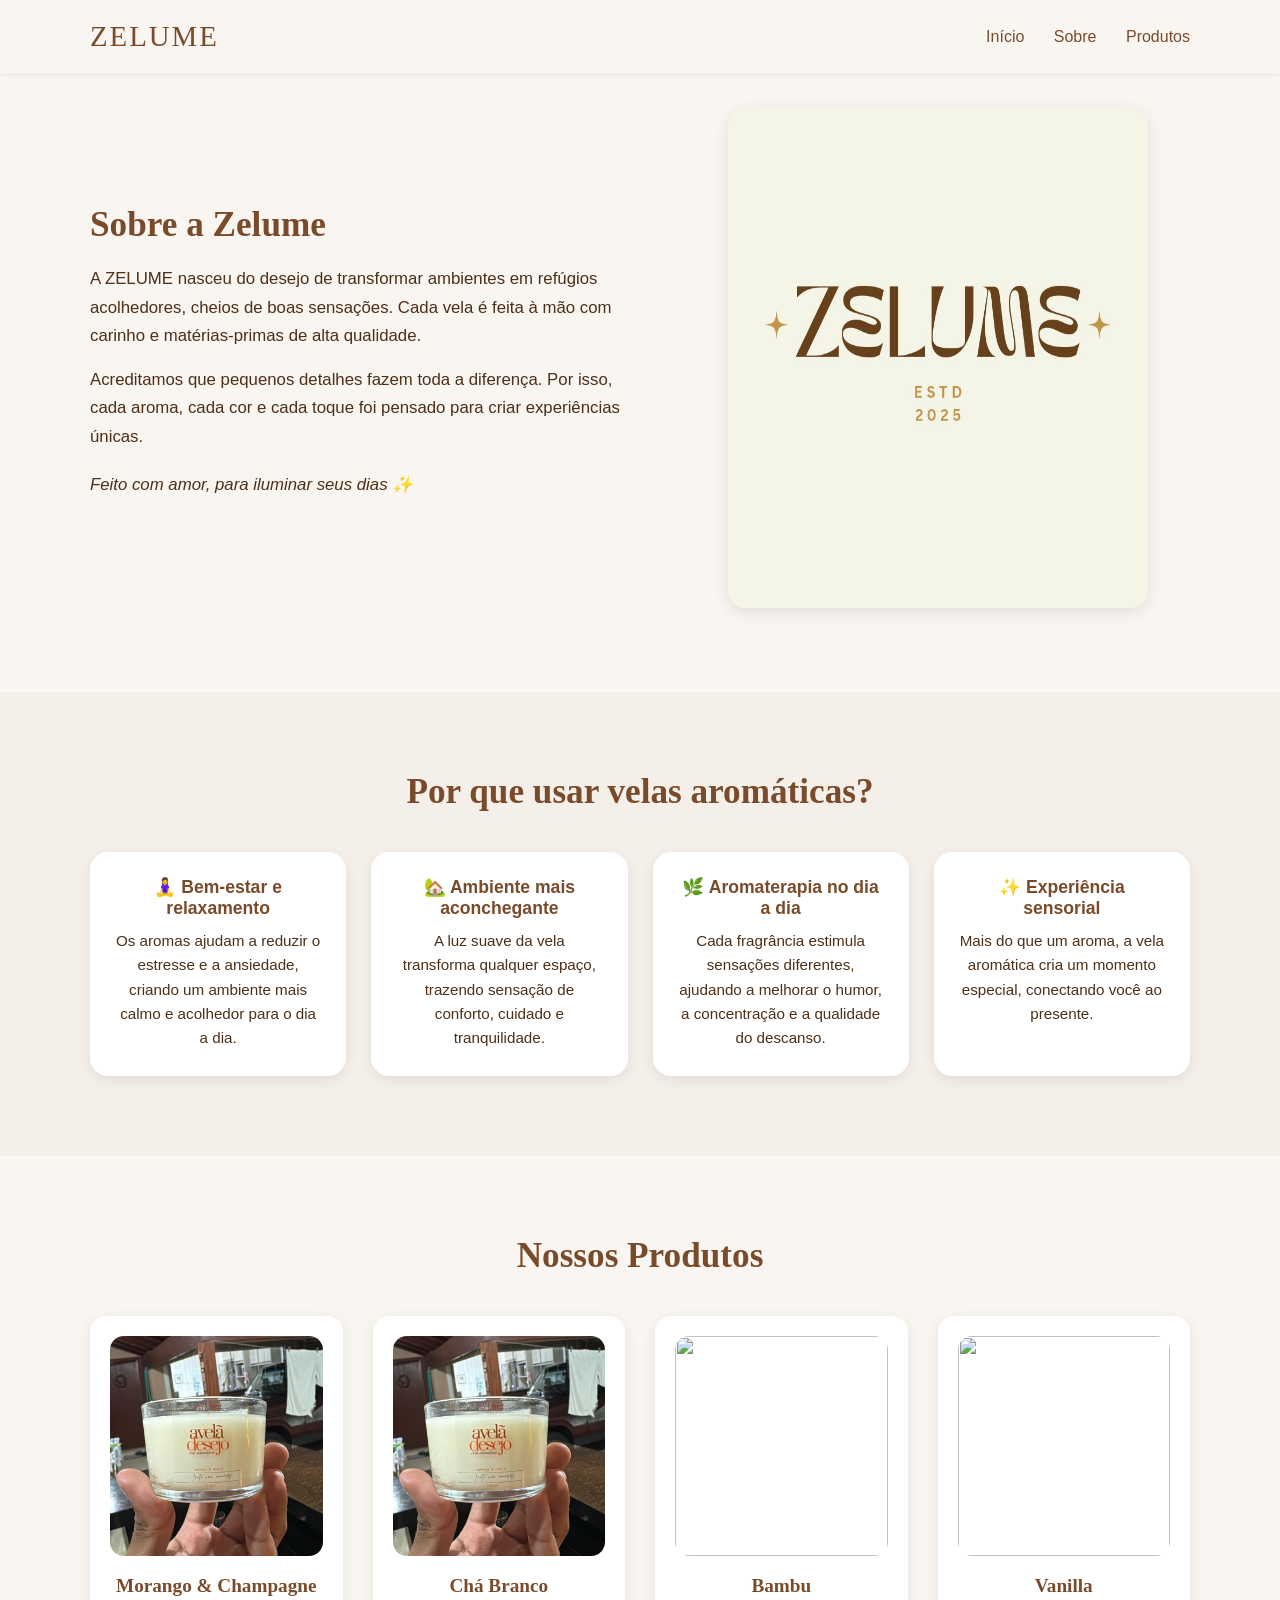
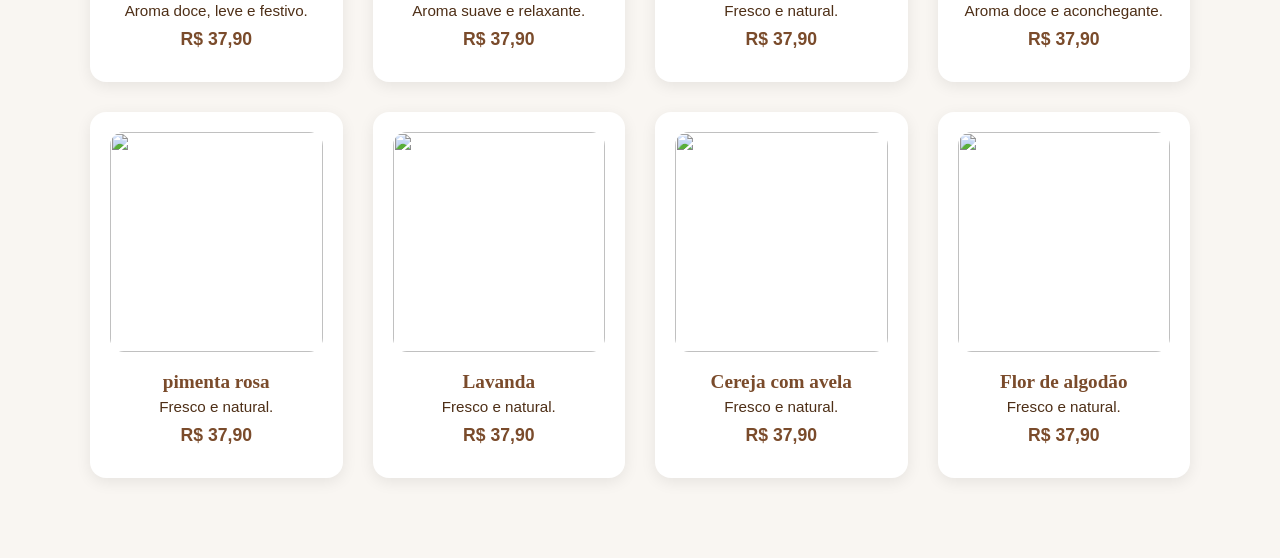
==== index.html @ eab278c5 "primeira versão do site zelume" ====
<!DOCTYPE html>
<html lang="pt-BR">
<head>
  <meta charset="UTF-8">
  <meta name="viewport" content="width=device-width, initial-scale=1.0">
  <title>ZELUME</title>
  <link rel="stylesheet" href="style.css">
</head>
<body>
  
<!-- =======================
         CABEÇALHO
======================= -->
<header class="header">
  <div class="container">
    <div class="logo">ZELUME</div>

    <nav class="nav">
      <a href="#inicio">Início</a>
      <a href="#sobre">Sobre</a>
      <a href="#produtos">Produtos</a>
    </nav>
  </div>
</header>

<!-- =======================
        SEÇÃO INÍCIO
======================= -->
<section class="inicio" id="inicio">
  <h1 class="logo-inicio">ZELUME</h1>
</section>


<!-- =======================
        SEÇÃO SOBRE
======================= -->
<section class="sobre" id="sobre">
  <div class="sobre-container">

    <div class="sobre-texto">
      <h2>Sobre a Zelume</h2>
      <p>
        A ZELUME nasceu do desejo de transformar ambientes em refúgios acolhedores,
        cheios de boas sensações. Cada vela é feita à mão com carinho e matérias-primas
        de alta qualidade.
      </p>

      <p>
        Acreditamos que pequenos detalhes fazem toda a diferença. Por isso, cada aroma,
        cada cor e cada toque foi pensado para criar experiências únicas.
      </p>

      <p class="assinatura">Feito com amor, para iluminar seus dias ✨</p>
    </div>

    <div class="sobre-imagem">
      <img src="assets/imagens/zelume.jpg" width="300" height="500">
    </div>

  </div>
</section>

<section class="beneficios">

  <div class="beneficios-container">
    <h2>Por que usar velas aromáticas?</h2>

    <div class="beneficios-grid">

      <div class="beneficio-card">
        <h3>🧘‍♀️ Bem-estar e relaxamento</h3>
        <p>
          Os aromas ajudam a reduzir o estresse e a ansiedade, criando um ambiente
          mais calmo e acolhedor para o dia a dia.
        </p>
      </div>

      <div class="beneficio-card">
        <h3>🏡 Ambiente mais aconchegante</h3>
        <p>
          A luz suave da vela transforma qualquer espaço, trazendo sensação de conforto,
          cuidado e tranquilidade.
        </p>
      </div>

      <div class="beneficio-card">
        <h3>🌿 Aromaterapia no dia a dia</h3>
        <p>
          Cada fragrância estimula sensações diferentes, ajudando a melhorar o humor,
          a concentração e a qualidade do descanso.
        </p>
      </div>

      <div class="beneficio-card">
        <h3>✨ Experiência sensorial</h3>
        <p>
          Mais do que um aroma, a vela aromática cria um momento especial,
          conectando você ao presente.
        </p>
      </div>

    </div>
  </div>
</section>


<!-- =======================
      SEÇÃO PRODUTOS
======================= -->
<section class="produtos" id="produtos">
  <div class="produtos-container">
    <h2>Nossos Produtos</h2>

    <div class="produtos-grid">

      <!-- Produto 1 -->
      <div class="produto-card">
        <img src="assets/imagens/cereja_avela.jpeg" alt="Vela de cereja com avelã">
        <h3>Morango & Champagne</h3>
        <p class="descricao">Aroma doce, leve e festivo.</p>
        <p class="preco">R$ 37,90</p>
      </div>

      <!-- Produto 2 -->
      <div class="produto-card">
        <img src="assets/imagens/cereja_avela.jpeg" alt="Vela de cereja com avelã">
        <h3>Chá Branco</h3>
        <p class="descricao">Aroma suave e relaxante.</p>
        <p class="preco">R$ 37,90</p>
      </div>

      <!-- Produto 3 -->
      <div class="produto-card">
        <img src="https://images.unsplash.com/photo-1517685352821-92cf88aee5a5?auto=format&fit=crop&w=600&q=80">
        <h3>Bambu</h3>
        <p class="descricao">Fresco e natural.</p>
        <p class="preco">R$ 37,90</p>
      </div>

      <!-- Produto 4 -->
      <div class="produto-card">
        <img src="https://images.unsplash.com/photo-1497515114629-f71d768fd07c?auto=format&fit=crop&w=600&q=80">
        <h3>Vanilla</h3>
        <p class="descricao">Aroma doce e aconchegante.</p>
        <p class="preco">R$ 37,90</p>
      </div>

      <!-- Produto 5 -->
      <div class="produto-card">
        <img src="https://images.unsplash.com/photo-1517685352821-92cf88aee5a5?auto=format&fit=crop&w=600&q=80">
        <h3>pimenta rosa</h3>
        <p class="descricao">Fresco e natural.</p>
        <p class="preco">R$ 37,90</p>
      </div>

       <!-- Produto 6 -->
      <div class="produto-card">
        <img src="https://images.unsplash.com/photo-1517685352821-92cf88aee5a5?auto=format&fit=crop&w=600&q=80">
        <h3>Lavanda</h3>
        <p class="descricao">Fresco e natural.</p>
        <p class="preco">R$ 37,90</p>
      </div>

      <!-- Produto 7 -->
      <div class="produto-card">
        <img src="https://images.unsplash.com/photo-1517685352821-92cf88aee5a5?auto=format&fit=crop&w=600&q=80">
        <h3>Cereja com avela</h3>
        <p class="descricao">Fresco e natural.</p>
        <p class="preco">R$ 37,90</p>
      </div>

      <!-- Produto 7 -->
      <div class="produto-card">
        <img src="https://images.unsplash.com/photo-1517685352821-92cf88aee5a5?auto=format&fit=crop&w=600&q=80">
        <h3>Flor de algodão</h3>
        <p class="descricao">Fresco e natural.</p>
        <p class="preco">R$ 37,90</p>
      </div>

    </div>
  </div>
</section>

<!-- =======================
      JS (Scroll suave)
======================= -->
<script>
document.querySelectorAll('a[href^="#"]').forEach(link => {
  link.addEventListener("click", function(e) {
    e.preventDefault();
    const alvo = document.querySelector(this.getAttribute("href"));
    alvo.scrollIntoView({ behavior: "smooth" });
  });
});
</script>

</body>
</html>
---- style.css ----
:root {
  --bege: #F9F6F2;
  --marrom: #7A4B2B;
  --dourado: #C69C6D;
  --fonte-titulo: 'Playfair Display', serif;
  --fonte-texto: 'Poppins', sans-serif;
}

* {
  margin: 0;
  padding: 0;
  box-sizing: border-box;
}

body {
  background-color: var(--bege);
  color: var(--marrom);
  font-family: var(--fonte-texto);
}

/* Cabeçalho */
.header {
  background-color: var(--bege);
  padding: 20px 0;
  position: fixed;
  top: 0;
  width: 100%;
  z-index: 10;
  box-shadow: 0 2px 5px rgba(0,0,0,0.05);
}

.header .container {
  width: 90%;
  max-width: 1100px;
  margin: 0 auto;
  display: flex;
  justify-content: space-between;
  align-items: center;
}

.logo {
  font-family: var(--fonte-titulo);
  font-size: 1.8rem;
  color: var(--marrom);
  letter-spacing: 2px;
}

.nav a {
  color: var(--marrom);
  text-decoration: none;
  margin-left: 25px;
  font-weight: 500;
  transition: color 0.3s;
}

.nav a:hover {
  color: var(--dourado);
}

/* Seção hero */
.hero {
  height: 100vh;
  background: linear-gradient(to bottom, var(--bege) 60%, var(--marrom) 40%);
  display: flex;
  align-items: center;
  justify-content: center;
  text-align: center;
  padding: 0 20px;
}

.hero-content {
  max-width: 600px;
  color: var(--marrom);
}

.hero h1 {
  font-family: var(--fonte-titulo);
  font-size: 2.8rem;
  margin-bottom: 15px;
}

.hero p {
  font-size: 1.1rem;
  margin-bottom: 25px;
  color: #4e2f17;
}

.btn {
  display: inline-block;
  background-color: var(--marrom);
  color: var(--bege);
  text-decoration: none;
  padding: 12px 28px;
  border-radius: 30px;
  font-weight: 500;
  transition: all 0.3s;
}

.btn:hover {
  background-color: var(--dourado);
  color: var(--marrom);
}

/* Rodapé */
.footer {
  background-color: var(--marrom);
  color: var(--bege);
  text-align: center;
  padding: 20px;
  font-size: 0.9rem;
}

@media (max-width: 768px) {
  .nav {
    display: none;
  }

  .hero h1 {
    font-size: 2rem;
  }
}
/* ======================
   SEÇÃO SOBRE
====================== */
.sobre {
  padding: 80px 0;
  background-color: var(--bege);
}

.sobre-container {
  width: 90%;
  max-width: 1100px;
  margin: 0 auto;
  display: flex;
  align-items: center;
  justify-content: space-between;
  gap: 40px;
  flex-wrap: wrap;
}

.sobre-texto {
  flex: 1 1 450px;
}

.sobre h2 {
  font-family: var(--fonte-titulo);
  font-size: 2.2rem;
  margin-bottom: 20px;
  color: var(--marrom);
}

.sobre p {
  font-size: 1.05rem;
  line-height: 1.7;
  margin-bottom: 15px;
  color: #4e2f17;
}

.assinatura {
  font-style: italic;
  font-weight: 500;
  color: var(--marrom);
  margin-top: 20px;
}

.sobre-imagem {
  flex: 1 1 400px;
  text-align: center;
}

.sobre-imagem img {
  width: 100%;
  max-width: 420px;
  border-radius: 18px;
  box-shadow: 0 4px 15px rgba(0,0,0,0.1);
}
/* ======================
      SEÇÃO PRODUTOS
====================== */

.produtos {
  padding: 80px 0;
  background-color: var(--bege);
  text-align: center;
}

.produtos-container {
  width: 90%;
  max-width: 1100px;
  margin: 0 auto;
}

.produtos h2 {
  font-family: var(--fonte-titulo);
  font-size: 2.2rem;
  margin-bottom: 40px;
  color: var(--marrom);
}

.produtos-grid {
  display: grid;
  grid-template-columns: repeat(auto-fit, minmax(250px, 1fr));
  gap: 30px;
}

.produto-card {
  background-color: #fff;
  border-radius: 16px;
  padding: 20px;
  box-shadow: 0 4px 15px rgba(0,0,0,0.08);
  transition: transform .3s, box-shadow .3s;
}

.produto-card:hover {
  transform: translateY(-5px);
  box-shadow: 0 6px 18px rgba(0,0,0,0.12);
}

.produto-card img {
  width: 100%;
  height: 220px;
  object-fit: cover;
  border-radius: 14px;
}

.produto-card h3 {
  margin: 15px 0 5px;
  font-size: 1.2rem;
  font-family: var(--fonte-titulo);
  color: var(--marrom);
}

.produto-card .descricao {
  font-size: 0.95rem;
  color: #4e2f17;
  margin-bottom: 10px;
}

.produto-card .preco {
  font-size: 1.1rem;
  font-weight: 600;
  color: var(--marrom);
  margin-bottom: 12px;
}

.btn-produto {
  background-color: var(--marrom);
  color: var(--bege);
  border: none;
  padding: 10px 20px;
  border-radius: 30px;
  font-weight: 500;
  cursor: pointer;
  transition: background .3s;
}

.btn-produto:hover {
  background-color: var(--dourado);
  color: var(--marrom);
}
/* ======================
   SEÇÃO BENEFÍCIOS
====================== */
.beneficios {
  padding: 80px 0;
  background-color: #f4efe9;
}

.beneficios-container {
  width: 90%;
  max-width: 1100px;
  margin: 0 auto;
  text-align: center;
}

.beneficios h2 {
  font-family: var(--fonte-titulo);
  font-size: 2.2rem;
  margin-bottom: 40px;
  color: var(--marrom);
}

.beneficios-grid {
  display: grid;
  grid-template-columns: repeat(auto-fit, minmax(230px, 1fr));
  gap: 25px;
}

.beneficio-card {
  background-color: #fff;
  padding: 25px;
  border-radius: 18px;
  box-shadow: 0 4px 14px rgba(0,0,0,0.08);
  transition: transform 0.3s, box-shadow 0.3s;
}

.beneficio-card:hover {
  transform: translateY(-5px);
  box-shadow: 0 6px 18px rgba(0,0,0,0.12);
}

.beneficio-card h3 {
  font-size: 1.1rem;
  margin-bottom: 10px;
  color: var(--marrom);
}

.beneficio-card p {
  font-size: 0.95rem;
  line-height: 1.6;
  color: #4e2f17;
}
/* ======================
   ANIMAÇÕES AO SCROLL
====================== */

/* Estado inicial (oculto) */
.fade-up {
  opacity: 0;
  transform: translateY(30px);
  transition: opacity 0.8s ease, transform 0.8s ease;
}

/* Quando entra na tela */
.fade-up.show {
  opacity: 1;
  transform: translateY(0);
}
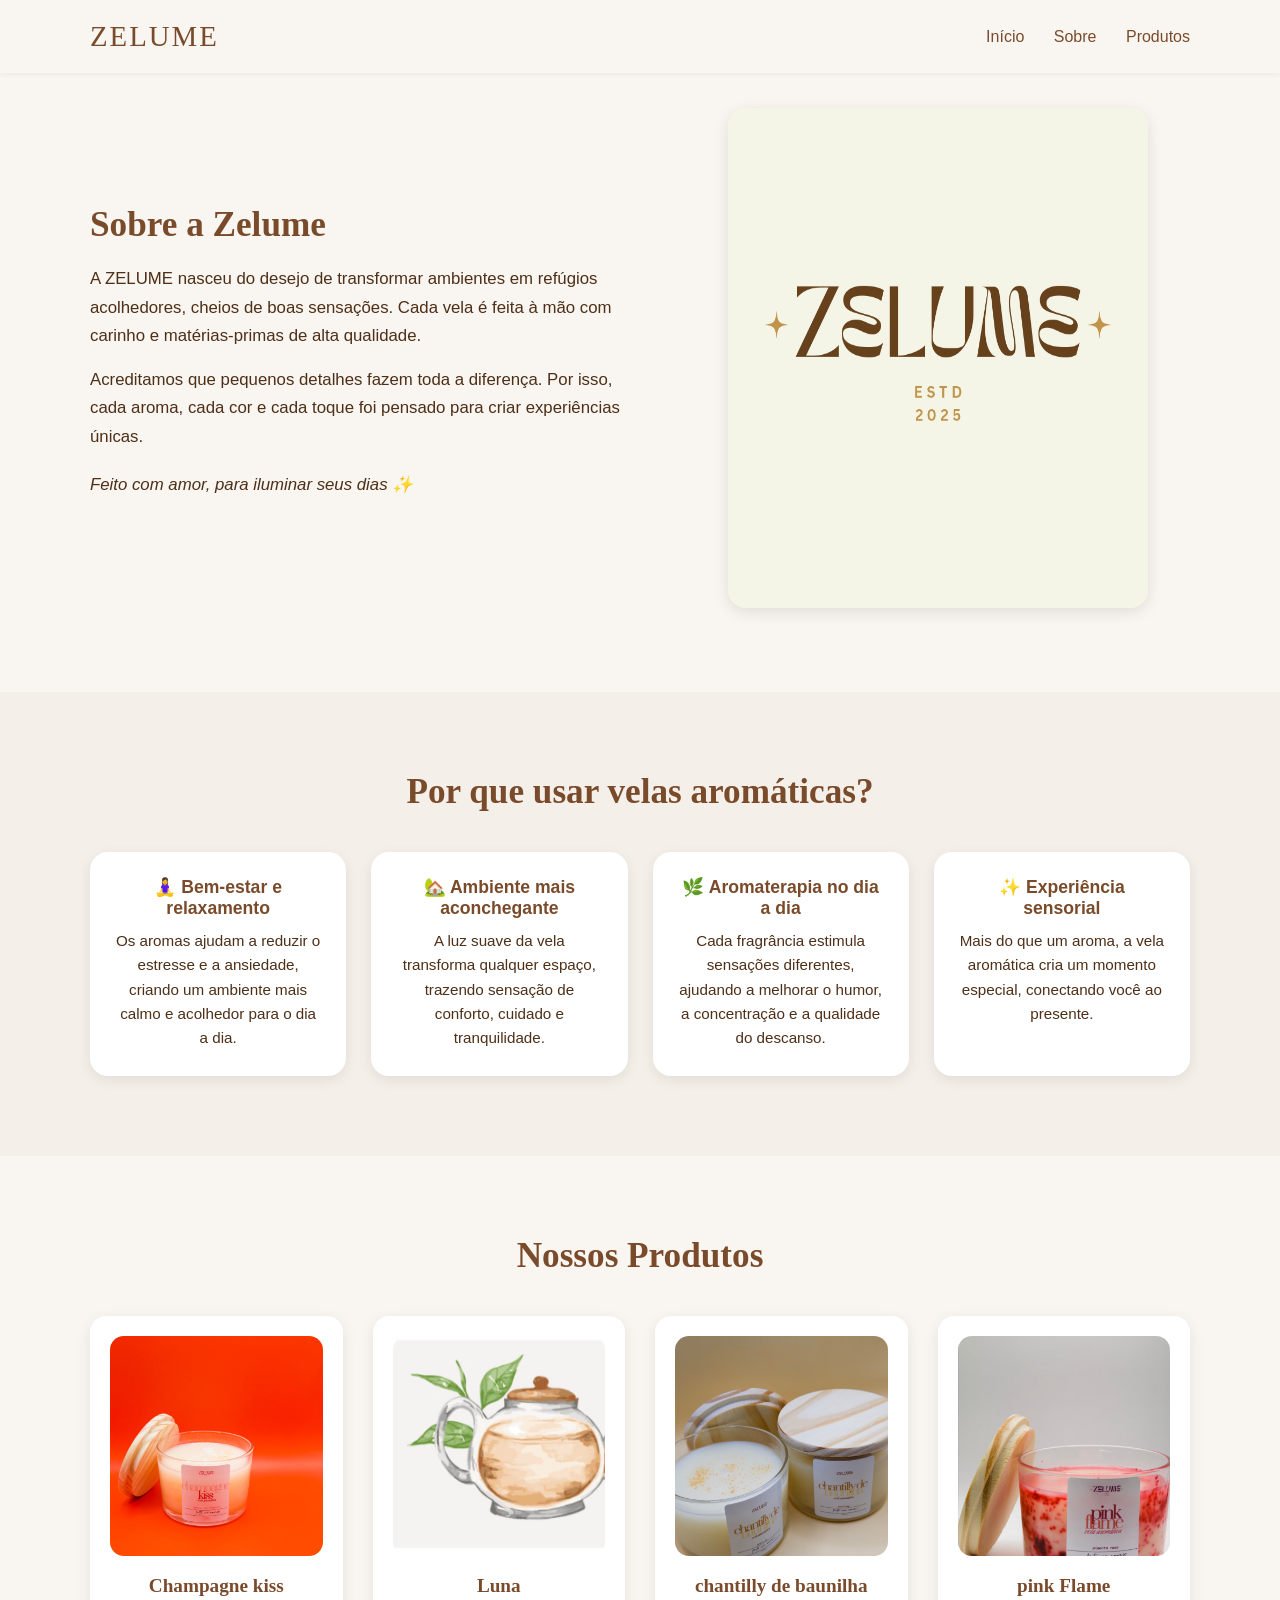
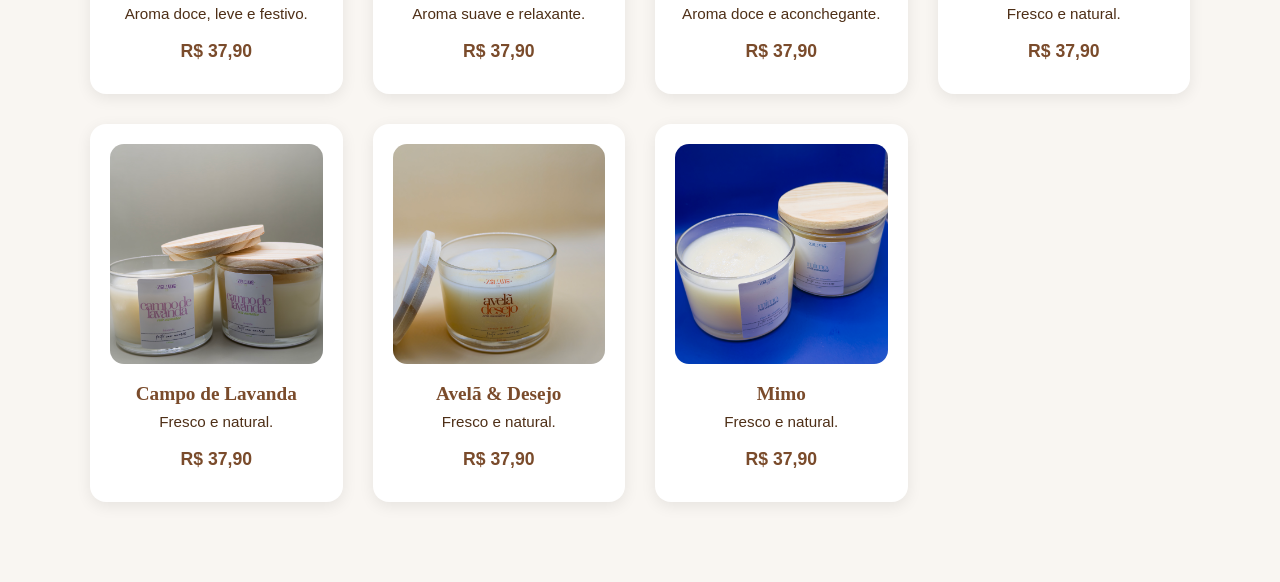
==== commit df9b9e45: "Atualização na página de produtos" ====
--- a/index.html
+++ b/index.html
@@ -38,7 +38,7 @@
   <div class="sobre-container">
 
     <div class="sobre-texto">
-      <h2>Sobre a Zelume</h2>
+      <h2>Sobre a Zelume</h2> 
       <p>
         A ZELUME nasceu do desejo de transformar ambientes em refúgios acolhedores,
         cheios de boas sensações. Cada vela é feita à mão com carinho e matérias-primas
@@ -115,64 +115,70 @@
 
       <!-- Produto 1 -->
       <div class="produto-card">
-        <img src="assets/imagens/cereja_avela.jpeg" alt="Vela de cereja com avelã">
-        <h3>Morango & Champagne</h3>
+        <a href="produtos/vela-morango_e_champanhe.html">
+          <img src="assets/imagens/morango_com_champagne/IDG_20260128_181335_815.JPG" alt="Vela de cereja com avelã">
+        </a>
+        <h3>Champagne kiss</h3>
         <p class="descricao">Aroma doce, leve e festivo.</p>
         <p class="preco">R$ 37,90</p>
       </div>
 
       <!-- Produto 2 -->
       <div class="produto-card">
-        <img src="assets/imagens/cereja_avela.jpeg" alt="Vela de cereja com avelã">
-        <h3>Chá Branco</h3>
+        <a href="produtos/vela-cha_branco.html">
+          <img src="assets/imagens/cha branco/imagen base cha branco.jpeg" alt="Vela de chá branco">
+        </a>
+        <h3>Luna</h3>
         <p class="descricao">Aroma suave e relaxante.</p>
         <p class="preco">R$ 37,90</p>
       </div>
 
-      <!-- Produto 3 -->
-      <div class="produto-card">
-        <img src="https://images.unsplash.com/photo-1517685352821-92cf88aee5a5?auto=format&fit=crop&w=600&q=80">
-        <h3>Bambu</h3>
-        <p class="descricao">Fresco e natural.</p>
-        <p class="preco">R$ 37,90</p>
-      </div>
-
       <!-- Produto 4 -->
       <div class="produto-card">
-        <img src="https://images.unsplash.com/photo-1497515114629-f71d768fd07c?auto=format&fit=crop&w=600&q=80">
-        <h3>Vanilla</h3>
+        <a href="produtos/vela-baunilha.html">
+          <img src="assets/imagens/baulinha/IDG_20260128_181044_960.JPG">
+        </a>
+        <h3>chantilly de baunilha</h3>
         <p class="descricao">Aroma doce e aconchegante.</p>
         <p class="preco">R$ 37,90</p>
       </div>
 
       <!-- Produto 5 -->
       <div class="produto-card">
-        <img src="https://images.unsplash.com/photo-1517685352821-92cf88aee5a5?auto=format&fit=crop&w=600&q=80">
-        <h3>pimenta rosa</h3>
+        <a href="produtos/vela-pimenta_rosa.html">
+          <img src="assets/imagens/pimenta_rosa/IDG_20260128_182418_232.JPG">
+        </a>
+        <h3>pink Flame</h3>
         <p class="descricao">Fresco e natural.</p>
         <p class="preco">R$ 37,90</p>
       </div>
 
        <!-- Produto 6 -->
       <div class="produto-card">
-        <img src="https://images.unsplash.com/photo-1517685352821-92cf88aee5a5?auto=format&fit=crop&w=600&q=80">
-        <h3>Lavanda</h3>
+        <a href="produtos/vela-lavanda.html">
+          <img src="assets/imagens/lavanda/IDG_20260128_175944_188.JPG">
+        </a>
+        <h3>Campo de Lavanda</h3>
         <p class="descricao">Fresco e natural.</p>
         <p class="preco">R$ 37,90</p>
       </div>
 
       <!-- Produto 7 -->
       <div class="produto-card">
-        <img src="https://images.unsplash.com/photo-1517685352821-92cf88aee5a5?auto=format&fit=crop&w=600&q=80">
-        <h3>Cereja com avela</h3>
+        <a href="produtos/vela-cereja_com_avela.html">
+          <img src="assets/imagens/cereja_com_avela/IDG_20260128_180443_211.JPG">
+        </a>
+        <h3>Avelã & Desejo</h3>
         <p class="descricao">Fresco e natural.</p>
         <p class="preco">R$ 37,90</p>
       </div>
 
       <!-- Produto 7 -->
       <div class="produto-card">
-        <img src="https://images.unsplash.com/photo-1517685352821-92cf88aee5a5?auto=format&fit=crop&w=600&q=80">
-        <h3>Flor de algodão</h3>
+        <a href="produtos/vela-flor_de_algodao.html">
+          <img src="assets/imagens/flor_de_algodao/IDG_20260128_181802_974.JPG">
+        </a>
+        <h3>Mimo</h3>
         <p class="descricao">Fresco e natural.</p>
         <p class="preco">R$ 37,90</p>
       </div>
--- a/style.css
+++ b/style.css
@@ -326,3 +326,108 @@
   opacity: 1;
   transform: translateY(0);
 }
+
+body {
+  font-family: Arial, sans-serif;
+  margin: 0;
+  background-color: #f8f6f3;
+  color: #333;
+}
+
+.produto-container {
+  display: flex;
+  align-items: center;
+  justify-content: center;
+  gap: 60px;
+  padding: 60px 10%;
+}
+
+.produto-imagem img {
+  width: 400px;
+  border-radius: 12px;
+  box-shadow: 0 10px 25px rgba(0,0,0,0.1);
+}
+
+.produto-info {
+  max-width: 500px;
+}
+
+.produto-info h1 {
+  font-size: 32px;
+  margin-bottom: 20px;
+}
+
+.descricao {
+  font-size: 18px;
+  line-height: 1.6;
+  margin-bottom: 20px;
+}
+
+.detalhes {
+  list-style: none;
+  padding: 0;
+  margin-bottom: 30px;
+}
+
+.detalhes li {
+  margin-bottom: 8px;
+}
+
+.botao-comprar {
+  display: inline-block;
+  padding: 12px 25px;
+  background-color: #000;
+  color: #fff;
+  text-decoration: none;
+  border-radius: 8px;
+  transition: 0.3s;
+}
+
+.botao-comprar:hover {
+  background-color: #444;
+}
+
+.voltar {
+  display: block;
+  margin-top: 20px;
+  text-decoration: none;
+  color: #555;
+}
+
+/* RESPONSIVO */
+@media (max-width: 900px) {
+  .produto-container {
+    flex-direction: column;
+    text-align: center;
+  }
+
+  .produto-imagem img {
+    width: 100%;
+    max-width: 350px;
+  }
+}
+
+.preco {
+  font-size: 28px;
+  font-weight: bold;
+  margin: 15px 0;
+  color: #000;
+}
+
+.bloco-info {
+  margin-bottom: 25px;
+}
+
+.bloco-info h3 {
+  margin-bottom: 10px;
+  font-size: 18px;
+}
+
+.bloco-info ul {
+  list-style: none;
+  padding: 0;
+}
+
+.bloco-info li {
+  margin-bottom: 6px;
+}
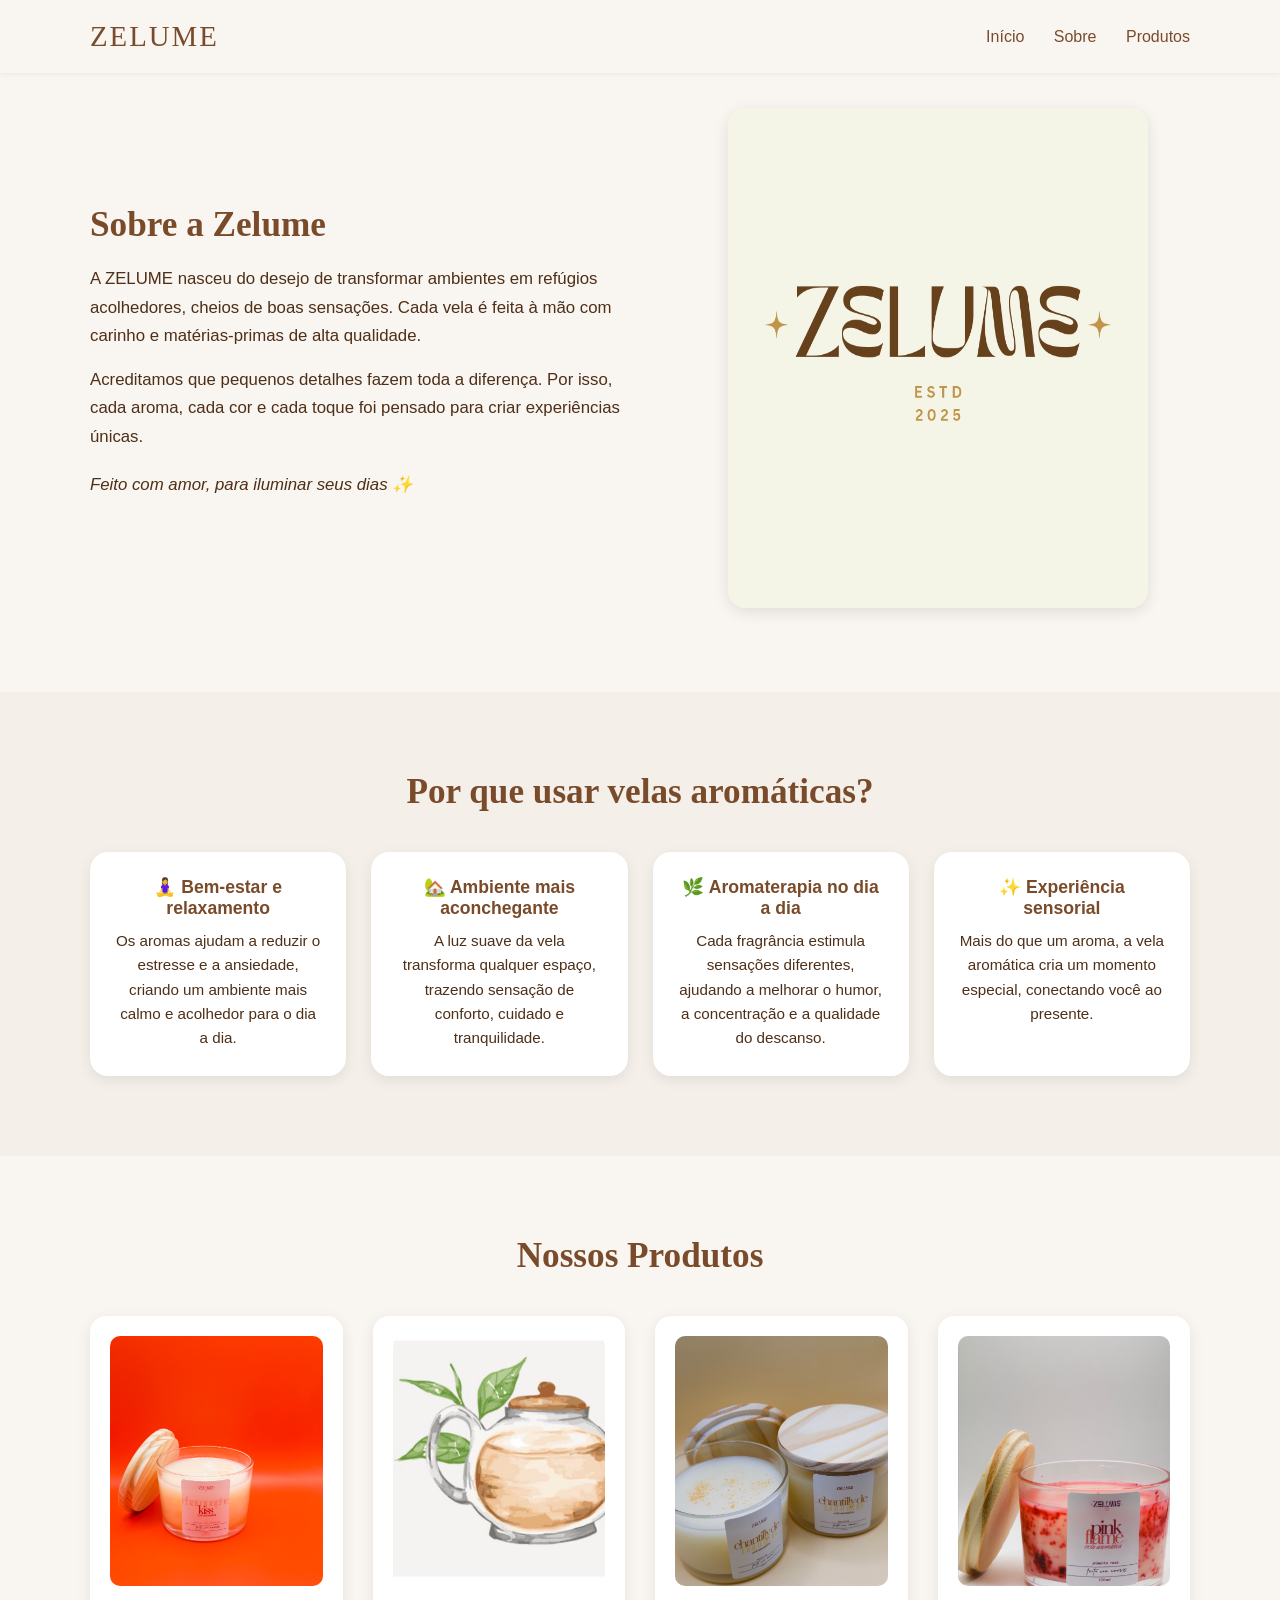
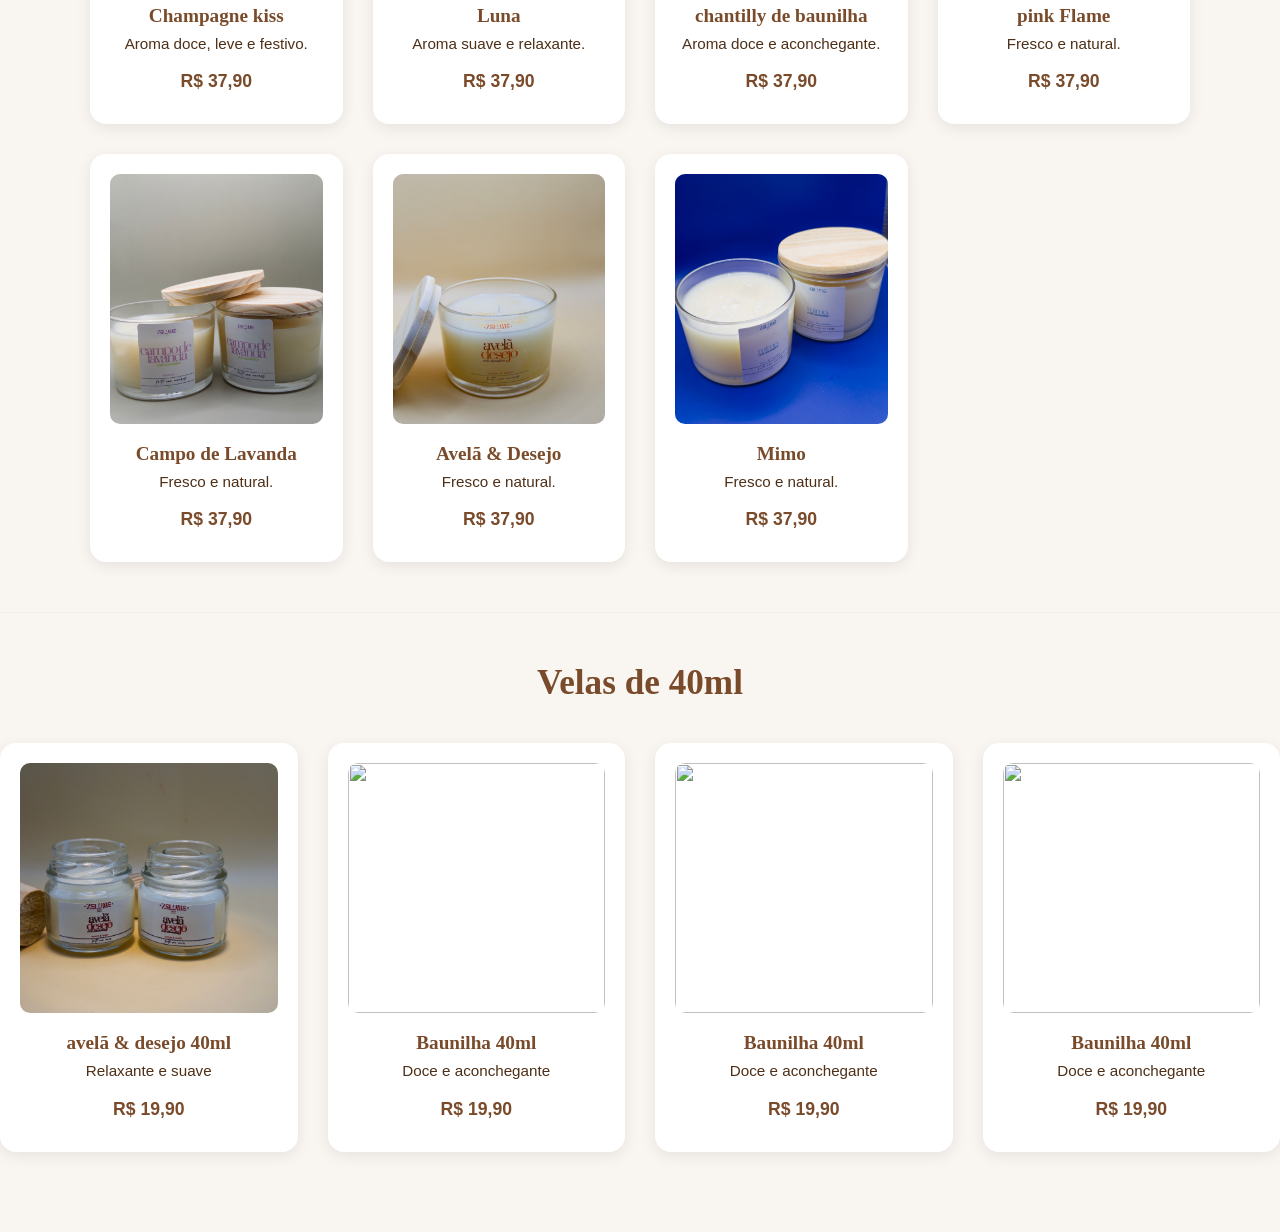
==== commit bf7975fa: "inserção velas 40ml" ====
--- a/index.html
+++ b/index.html
@@ -185,7 +185,54 @@
 
     </div>
   </div>
-</section>
+
+<!-- seção velas 40 ml -->
+
+  <hr class="separador">
+
+  <h2 class="categoria-titulo">Velas de 40ml</h2>
+
+  <div class="produtos-grid">
+
+    <div class="produto-card">
+      <a href="produtos/vela-40ml-lavanda.html">
+        <img src="assets/imagens/velas_40ml/avela_e_desejo/avela_e_desejo_imagem_01.JPG">
+      </a>
+      <h3>avelã & desejo 40ml</h3>
+      <p class="descricao">Relaxante e suave</p>
+      <p class="preco">R$ 19,90</p>
+    </div>
+
+    <div class="produto-card">
+      <a href="produtos/vela-40ml-baunilha.html">
+        <img src="assets/imagens/40ml/baunilha.jpg">
+      </a>
+      <h3>Baunilha 40ml</h3>
+      <p class="descricao">Doce e aconchegante</p>
+      <p class="preco">R$ 19,90</p>
+    </div>
+
+    <div class="produto-card">
+      <a href="produtos/vela-40ml-baunilha.html">
+        <img src="assets/imagens/40ml/baunilha.jpg">
+      </a>
+      <h3>Baunilha 40ml</h3>
+      <p class="descricao">Doce e aconchegante</p>
+      <p class="preco">R$ 19,90</p>
+    </div>
+
+    <div class="produto-card">
+      <a href="produtos/vela-40ml-baunilha.html">
+        <img src="assets/imagens/40ml/baunilha.jpg">
+      </a>
+      <h3>Baunilha 40ml</h3>
+      <p class="descricao">Doce e aconchegante</p>
+      <p class="preco">R$ 19,90</p>
+    </div>
+
+  </div>
+</section>
+
 
 <!-- =======================
       JS (Scroll suave)
--- a/style.css
+++ b/style.css
@@ -430,4 +430,37 @@
 
 .bloco-info li {
   margin-bottom: 6px;
-}+}
+.categoria-titulo {
+    font-size: 28px;
+    margin: 40px 0 20px;
+    text-align: center;
+    color: #333;
+}
+.produtos hr {
+    margin: 50px 0;
+}
+.separador {
+  margin: 60px 0;
+  border: none;
+  height: 1px;
+  background-color: #f4efe9;
+}
+.produto-card img {
+  width: 100%;
+  height: 250px;
+  object-fit: cover;
+  border-radius: 10px;
+}
+.produto-card {
+  overflow: hidden;
+}
+
+.produto-card img {
+  transition: transform 0.3s;
+}
+
+.produto-card:hover img {
+  transform: scale(1.05);
+}
+
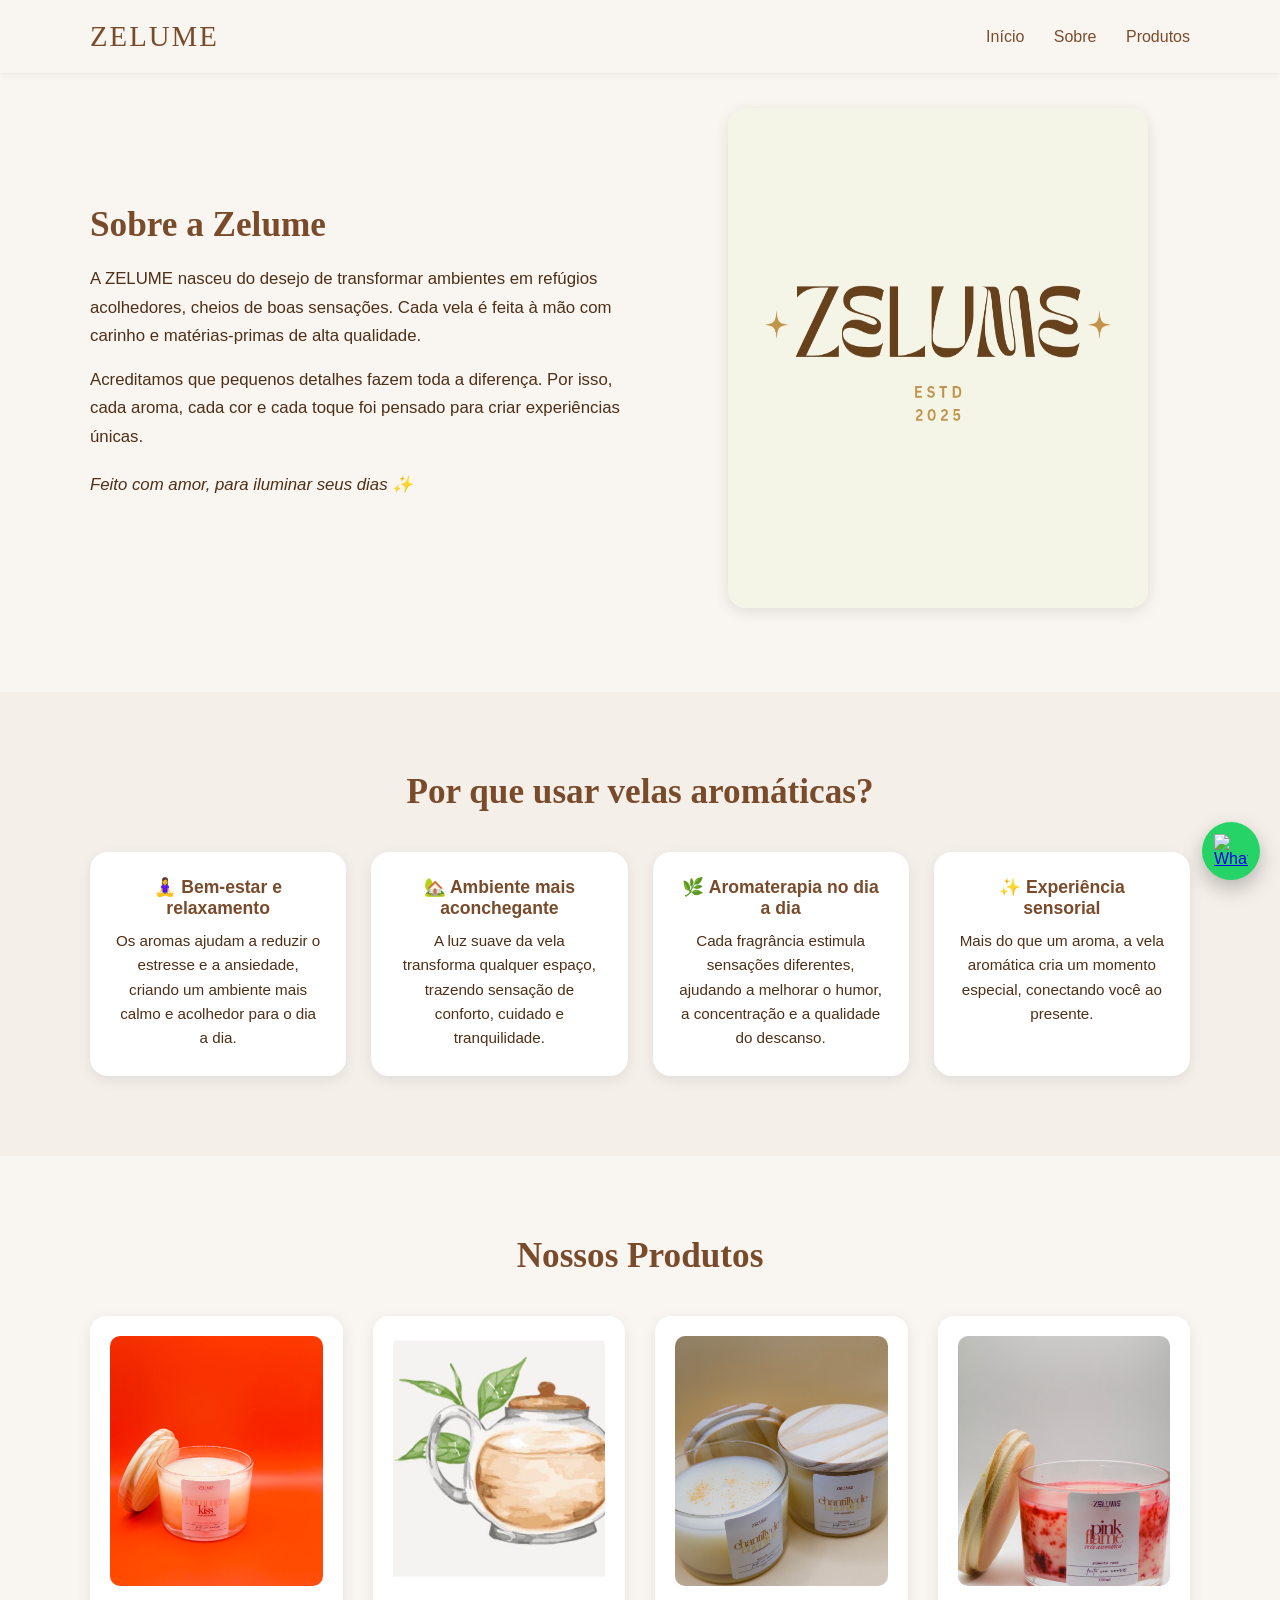
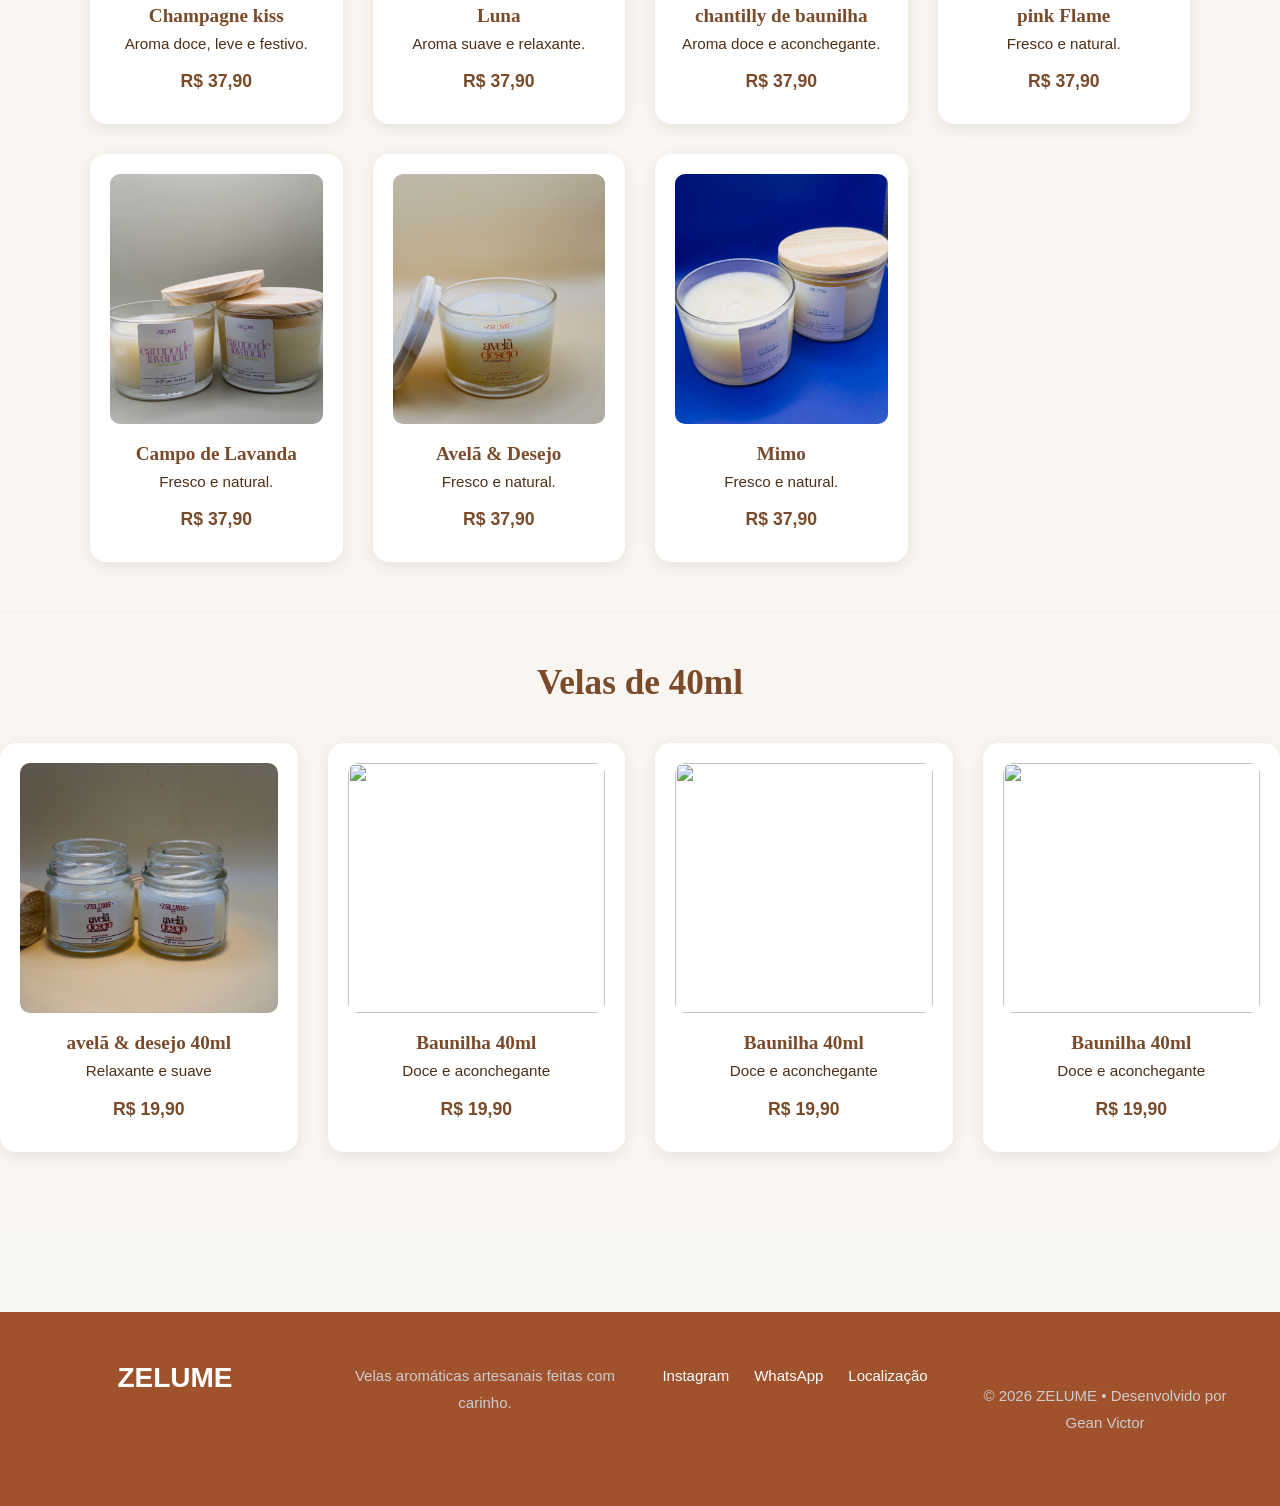
==== commit fab5b1a6: "atualização" ====
--- a/index.html
+++ b/index.html
@@ -246,6 +246,42 @@
   });
 });
 </script>
+<a href="https://wa.me/5511973683481?text=Olá!%20Vim%20pelo%20site%20da%20Zelume%20e%20gostaria%20de%20mais%20informações." 
+   class="whatsapp-float" 
+   target="_blank">
+
+    <img src="https://cdn-icons-png.flaticon.com/512/733/733585.png" alt="WhatsApp">
+
+</a>
+
+<footer class="footer">
+  <div class="footer-container">
+
+    <h3>ZELUME</h3>
+    <p>Velas aromáticas artesanais feitas com carinho.</p>
+
+    <div class="footer-links">
+
+      <a href="https://instagram.com/zelume.velas" target="_blank">
+        Instagram
+      </a>
+
+      <a href="https://wa.me/5511973683481?" target="_blank">
+        WhatsApp
+      </a>
+
+      <a href="https://maps.app.goo.gl/wcz4GAUge59g4zXVA" target="_blank">
+        Localização
+      </a>
+
+    </div>
+
+    <p class="footer-copy">
+      © 2026 ZELUME • Desenvolvido por Gean Victor
+    </p>
+
+  </div>
+</footer>
 
 </body>
 </html>
--- a/style.css
+++ b/style.css
@@ -463,4 +463,276 @@
 .produto-card:hover img {
   transform: scale(1.05);
 }
-
+/* ========================= */
+/* RESPONSIVIDADE CELULAR */
+/* ========================= */
+
+@media (max-width: 768px) {
+
+  /* MENU */
+  .container {
+    flex-direction: column;
+    gap: 15px;
+  }
+
+  .nav {
+    display: flex;
+    flex-direction: column;
+    align-items: center;
+    gap: 10px;
+  }
+
+  /* HERO / INÍCIO */
+  .hero h1 {
+    font-size: 32px;
+    text-align: center;
+  }
+
+  .hero p {
+    font-size: 16px;
+    text-align: center;
+    padding: 0 20px;
+  }
+
+  /* PRODUTOS */
+  .produtos-grid {
+    grid-template-columns: 1fr;
+    padding: 0 20px;
+  }
+
+  .produto-card {
+    width: 100%;
+  }
+
+  .produto-card img {
+    height: 250px;
+  }
+
+  /* SOBRE */
+  .sobre-container {
+    flex-direction: column;
+    text-align: center;
+    padding: 0 20px;
+  }
+
+  /* BENEFÍCIOS */
+  .beneficios-container {
+    grid-template-columns: 1fr;
+    padding: 0 20px;
+  }
+
+  /* TÍTULOS */
+  h2 {
+    font-size: 28px;
+    text-align: center;
+  }
+
+  /* BOTÕES */
+  .botao,
+  .botao-comprar {
+    width: 100%;
+    text-align: center;
+  }
+
+}
+/* ========================= */
+/* RESPONSIVIDADE PRODUTOS */
+/* ========================= */
+
+@media (max-width: 768px) {
+
+  .produto-detalhe {
+    flex-direction: column;
+    padding: 20px;
+    gap: 30px;
+  }
+
+  .produto-imagem img {
+    width: 100%;
+    height: auto;
+  }
+
+  .produto-info {
+    width: 100%;
+    text-align: center;
+  }
+
+  .produto-info h1 {
+    font-size: 28px;
+  }
+
+  .produto-info p {
+    font-size: 16px;
+  }
+
+  .produto-info .preco {
+    font-size: 24px;
+  }
+
+  .botao-comprar {
+    width: 100%;
+    display: block;
+    text-align: center;
+  }
+
+}
+
+/* ========================= */
+/* FOOTER */
+/* ========================= */
+
+.footer {
+  background-color: #A0522D;
+  color: white;
+  padding: 60px 20px 20px;
+  margin-top: 80px;
+}
+
+.footer-container {
+  display: grid;
+  grid-template-columns: repeat(auto-fit, minmax(220px, 1fr));
+  gap: 40px;
+  max-width: 1200px;
+  margin: auto;
+}
+
+.footer h2,
+.footer h3 {
+  margin-bottom: 15px;
+}
+
+.footer p,
+.footer a {
+  color: #ccc;
+  text-decoration: none;
+  line-height: 1.8;
+  font-size: 15px;
+}
+
+.footer a:hover {
+  color: white;
+  transition: 0.3s;
+}
+
+.footer-bottom {
+  border-top: 1px solid #333;
+  margin-top: 40px;
+  padding-top: 20px;
+  text-align: center;
+  font-size: 14px;
+  color: #888;
+}
+/* RODAPÉ */
+
+.footer {
+  background-color: #A0522D;
+  backdrop-filter: blur(10px);
+  color: white;
+  padding: 50px 20px;
+  margin-top: 80px;
+}
+
+.footer-container {
+  max-width: 1200px;
+  margin: auto;
+  text-align: center;
+}
+
+.footer h3 {
+  font-size: 28px;
+  margin-bottom: 10px;
+}
+
+.footer p {
+  color: #ccc;
+  margin-bottom: 20px;
+}
+
+.footer-links {
+  display: flex;
+  justify-content: center;
+  gap: 25px;
+  flex-wrap: wrap;
+  margin-bottom: 25px;
+}
+
+.footer-links a {
+  color: white;
+  text-decoration: none;
+  font-weight: 500;
+  transition: 0.3s;
+}
+
+.footer-links a:hover {
+  color: #d4a373;
+}
+
+.footer-copy {
+  font-size: 14px;
+  color: #888;
+  margin-top: 20px;
+}
+/* ========================= */
+/* BOTÃO FLUTUANTE WHATSAPP */
+/* ========================= */
+
+.whatsapp-float {
+  position: fixed;
+  width: 65px;
+  height: 65px;
+
+  bottom: 25px;
+  right: 25px;
+
+  background-color: #25D366;
+
+  border-radius: 50%;
+
+  display: flex;
+  align-items: center;
+  justify-content: center;
+
+  box-shadow: 0 8px 20px rgba(0,0,0,0.25);
+
+  z-index: 999;
+
+  transition: 0.3s;
+}
+
+.whatsapp-float:hover {
+  transform: scale(1.1);
+}
+
+.whatsapp-float img {
+  width: 38px;
+  height: 38px;
+}
+@keyframes pulse {
+  0% {
+    transform: scale(1);
+  }
+
+  50% {
+    transform: scale(1.08);
+  }
+
+  100% {
+    transform: scale(1);
+  }
+}
+
+.whatsapp-float {
+  animation: pulse 2s infinite;
+}
+.whatsapp-float {
+  width: 58px;
+  height: 58px;
+
+  bottom: 20px;
+  right: 20px;
+}
+
+.whatsapp-float img {
+  width: 34px;
+  height: 34px;
+}
